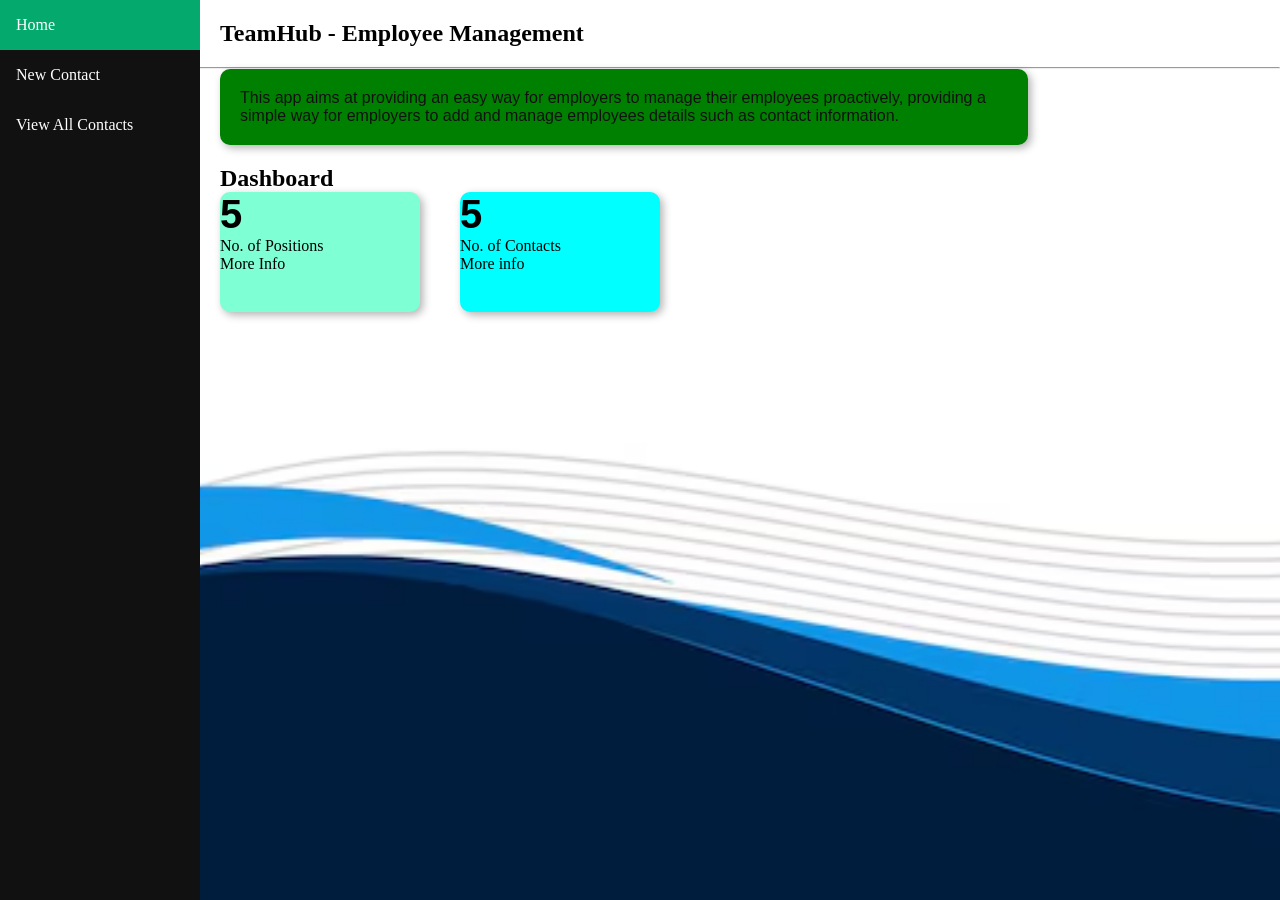
==== index.html @ 21734001 "Made some cards in the main webpage" ====
<!DOCTYPE html>
<html lang="en">
<head>
    <meta charset="UTF-8">
    <meta name="viewport" content="width=device-width, initial-scale=1.0">
    <title>Employee Management App</title>
    <link rel="stylesheet" href="styles.css">
    <link rel="icon" type="image/png" href="images/dashboard.png">
</head>
<body id="body_main">
    <div  class="nav_bar">
        <nav>
            <a class="active" href="index.html">Home</a>
            <a href="new-contact.html">New Contact</a>
            <a href="view-contacts.html">View All Contacts</a>
        </nav>
    </div>
    <section>
        <div id="index_head">
            <h1>TeamHub - Employee Management</h1>
            <!-- <img src="images/icon.jpeg" alt="icon image"> -->
        </div>
    </section>
    <hr>
    <div id="description">
        <p>
            This app aims at providing an easy way for employers to manage their employees proactively, providing a simple way for employers to add and manage employees details such as contact information.
        </p>
    </div>
    <div id="dashboard">
        <h2>Dashboard</h2>
    <div id="cards">
    <section id="card_one">
        <p>5</p>
        <p>No. of Positions</p>
        <p>More Info</p>
    </section>
    <br>
    <br>
    <section id="card_two">
        <p>5</p>
        <p>No. of Contacts</p>
        <p>More info</p>
    </section>
    </div>
    </div>
    <script src="main.js"></script>
</body>
</html>
---- styles.css ----
.nav_bar{
    height: 100%;
    width: 200px;
    position: fixed;
    z-index: 1;
    top: 0;
    left: 0;
    background-color: #111;
    overflow-x: hidden;
}

.nav_bar a{
    color: white;
    padding: 16px;
    text-decoration: none;
    display: block;
}

.nav_bar a:hover{
    background-color: teal;
    color: navy;
}

.nav_bar a.active{
    background-color: #04AA6D;
}

br {
    margin-left: 200px;
}

#description {
    background-color: white;
    border-radius: 10px;
    padding: 20px;
    box-shadow: 3px 3px 8px rgba(0,0,0,0.3);
    width: 60%;
    margin-left: 220px;
    padding: 20px;
    background-color:   green;
    color: #111;
    font-family: 'Franklin Gothic Medium', 'Arial Narrow', Arial, sans-serif;
}

#index_head {
    margin-left: 200px;
    padding: 20px;
}

.form{
    margin-left: 300px;
    margin-top: 30px;
}


.table{
    margin-left: 200px;
}

.search_contact{
    width: 120px;
    -webkit-transition: width 1.0s ease-in-out;
    transition: width 1.0s ease-in-out;
}

.search_contact:focus{
    width: 300px;
}

#iD{
    padding: 10px;
}

#fm{
    padding: 10px;
}

#lm{
    padding: 10px;
}

#gen{
    padding: 10px;
}

#phone{
    padding: 10px;
}

#email{
    padding: 10px;
}

#address{
    padding: 10px;
}

#dob{
    padding: 10px;
}

#poS{
    padding: 10px;
}

#dep{
    padding: 10px;
}

#submit{
    padding: 10px;
}

.button_detail{
    background-color: teal;
    cursor: pointer;
    border-radius: 10px;
    color: white;
    border: 2px solid teal;
    font-size: 16px;
}

.button_del{
    background-color: red !important;
    cursor: pointer;
    border-radius: 10px;
    border: 2px solid red;
    color: white;
    font-size: 16px;
}

.button_edit{
    background-color: orange;
    cursor: pointer;
    border-radius: 10px;
    color: white;
    border: 2px solid orange;
    font-size: 16px;
}

table{
    border-collapse: collapse;
    border: 1px solid;
    font-family: Arial, Helvetica, sans-serif;
    width: 100%;
}

th, td{
    padding: 10px;
}

th{
    background-color: rgb(4, 170, 109);
}

tr{
    background-color: lightgray;
}

tr :hover{
    background-color: coral;
    cursor: pointer;
}

#search_button{
    background-color: greenyellow;
    cursor: pointer;
    border-radius: 10px;
}

#search_button:hover{
    background-color: green;
}

#body_main{
    background-image: url("images/bg2.avif");
    background-repeat: no-repeat;
    background-size: cover;
}

#body_new{
    background-image: url("images/bg1.avif");
    background-repeat: no-repeat;
    background-size: cover;
}

#body_view{
    background-image: url("images/bg.jpg");
    background-repeat: no-repeat;
    background-size: cover;
}

.form form{
    background-color: white;
    padding: 20px;
    border-radius: 10px;
    width: 600px;
}


#iD label, #fm label, #lm label, #div_phone label, 
#div_email label, #div_address label, #dob label, 
#poS label, #dep label, #gen label {
    display: inline-block;
    width: 120px;
    text-align: center;
}

#gen label {
    display: inline;
    width: auto;
    padding-left: 25px;
}

.form input{
    width: 250px;
}

input[type="radio"]{
    width: auto;
}

#submit button {
    background-color: darkred;
    color: white;
    padding: 10px 20px;
    border: none;
    border-radius: 5px;
    cursor: pointer;
    transition: ease-in-out 0.5s;
}

#gen label:first-child {
    margin-right: 70px;
}

tr:nth-child(even) {
    background-color: white;
}
tr:nth-child(odd) {
    background-color: lightgray;
}

.button_detail, .button_edit, .button_del {
    width: 70px;
}

#submit button:hover{
    background-color: lightgreen;
    transition: back;
}

#dashboard{
    margin-left: 200px;
    padding: 20px;
}

#cards{
    display: flex;
    gap: 20px;
}

#card_one, #card_two {
    width: 200px;
    height: 120px;
    border-radius: 10px;
    flex-direction: column;
    box-shadow: 3px 3px 8px rgba(0,0,0,0.3);
}

#card_one{
    background-color: aquamarine;
}

#card_two{
    background-color: aqua;
}

#body_main {
    min-height: 100vh;
}
* {
    margin: 0;
    padding: 0;
}

#card_one p:first-child, #card_two p:first-child {
    font-size: 40px;
    font-weight: bold;
    color: black;
    font-family: 'Segoe UI', Tahoma, Geneva, Verdana, sans-serif;
}
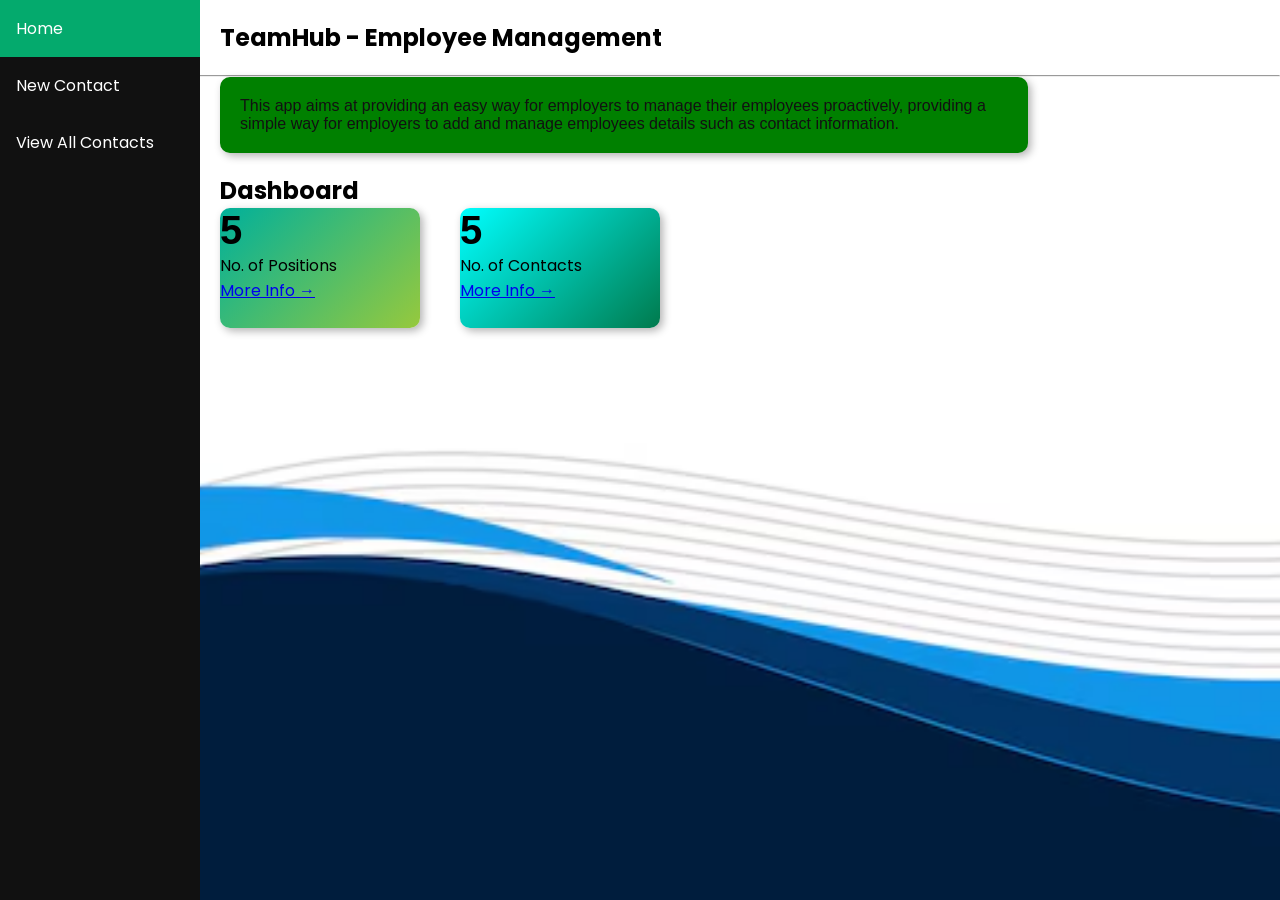
==== commit 8fea896f: "Changed the font and added some animation to the cards" ====
--- a/index.html
+++ b/index.html
@@ -6,6 +6,7 @@
     <title>Employee Management App</title>
     <link rel="stylesheet" href="styles.css">
     <link rel="icon" type="image/png" href="images/dashboard.png">
+    <link href="https://fonts.googleapis.com/css2?family=Poppins:wght@400;600;700&display=swap" rel="stylesheet">
 </head>
 <body id="body_main">
     <div  class="nav_bar">
@@ -33,14 +34,14 @@
     <section id="card_one">
         <p>5</p>
         <p>No. of Positions</p>
-        <p>More Info</p>
+        <a href="#">More Info →</a>
     </section>
     <br>
     <br>
     <section id="card_two">
         <p>5</p>
         <p>No. of Contacts</p>
-        <p>More info</p>
+        <a href="#">More Info →</a>
     </section>
     </div>
     </div>
--- a/styles.css
+++ b/styles.css
@@ -25,8 +25,8 @@
     background-color: #04AA6D;
 }
 
-br {
-    margin-left: 200px;
+body {
+    font-family: 'Poppins', sans-serif;
 }
 
 #description {
@@ -266,14 +266,18 @@
     border-radius: 10px;
     flex-direction: column;
     box-shadow: 3px 3px 8px rgba(0,0,0,0.3);
+    transition: transform 0.3s ease;
 }
 
 #card_one{
     background-color: aquamarine;
+    background: linear-gradient(135deg, #00b09b, #96c93d);
+   
 }
 
 #card_two{
     background-color: aqua;
+    background: linear-gradient(135deg, aqua, #007a4d);
 }
 
 #body_main {
@@ -291,3 +295,6 @@
     font-family: 'Segoe UI', Tahoma, Geneva, Verdana, sans-serif;
 }
 
+#card_one:hover, #card_two:hover {
+    transform: translateY(-10px);
+}
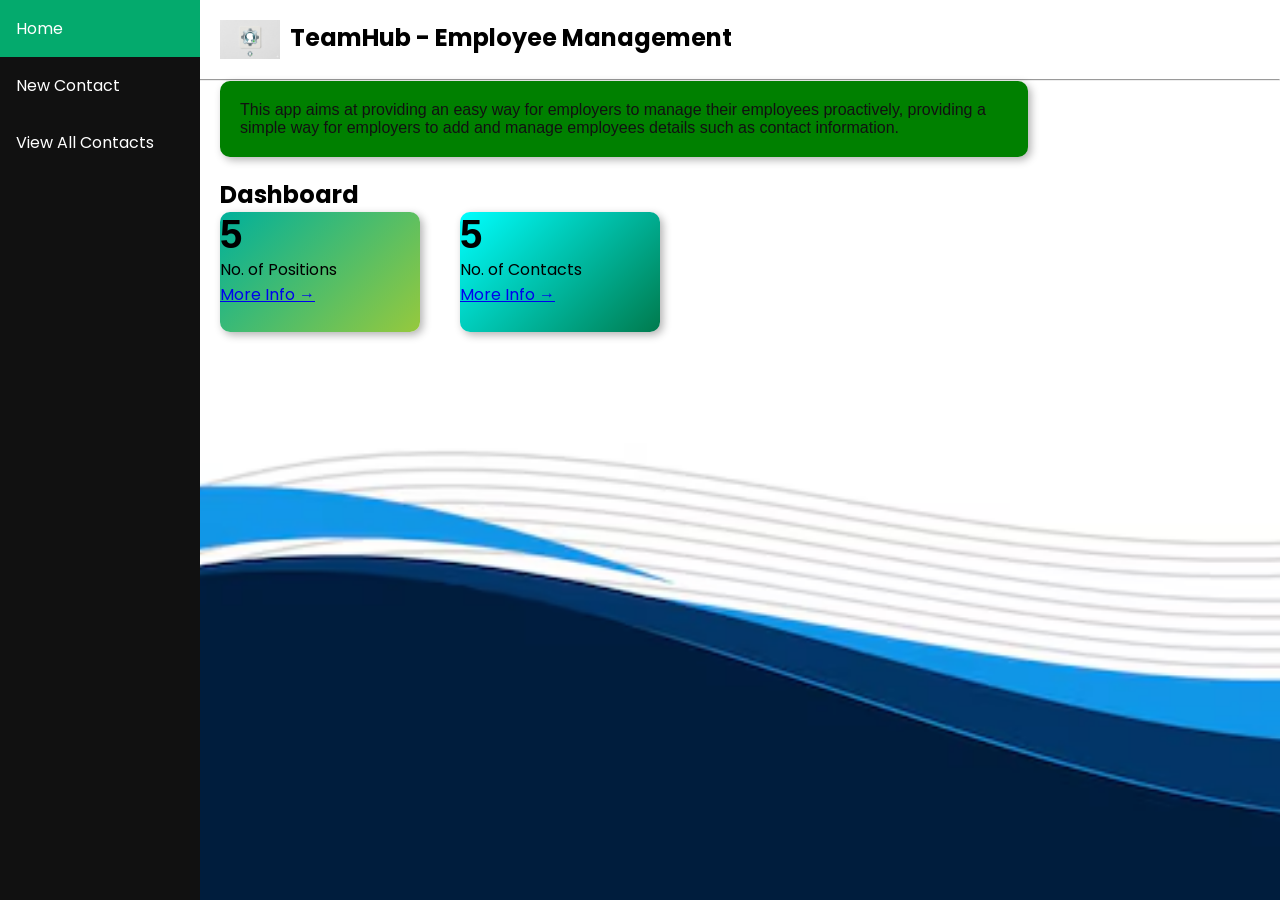
==== commit 688f7c38: "Added the first version of my logo" ====
--- a/index.html
+++ b/index.html
@@ -18,8 +18,7 @@
     </div>
     <section>
         <div id="index_head">
-            <h1>TeamHub - Employee Management</h1>
-            <!-- <img src="images/icon.jpeg" alt="icon image"> -->
+            <h1><img src="images/icon.jpeg" alt="icon image">TeamHub - Employee Management</h1>
         </div>
     </section>
     <hr>
--- a/styles.css
+++ b/styles.css
@@ -297,4 +297,11 @@
 
 #card_one:hover, #card_two:hover {
     transform: translateY(-10px);
+}
+
+#index_head img {
+    width: 60px;
+    height: auto;
+    vertical-align: middle;
+    margin-right: 10px;
 }
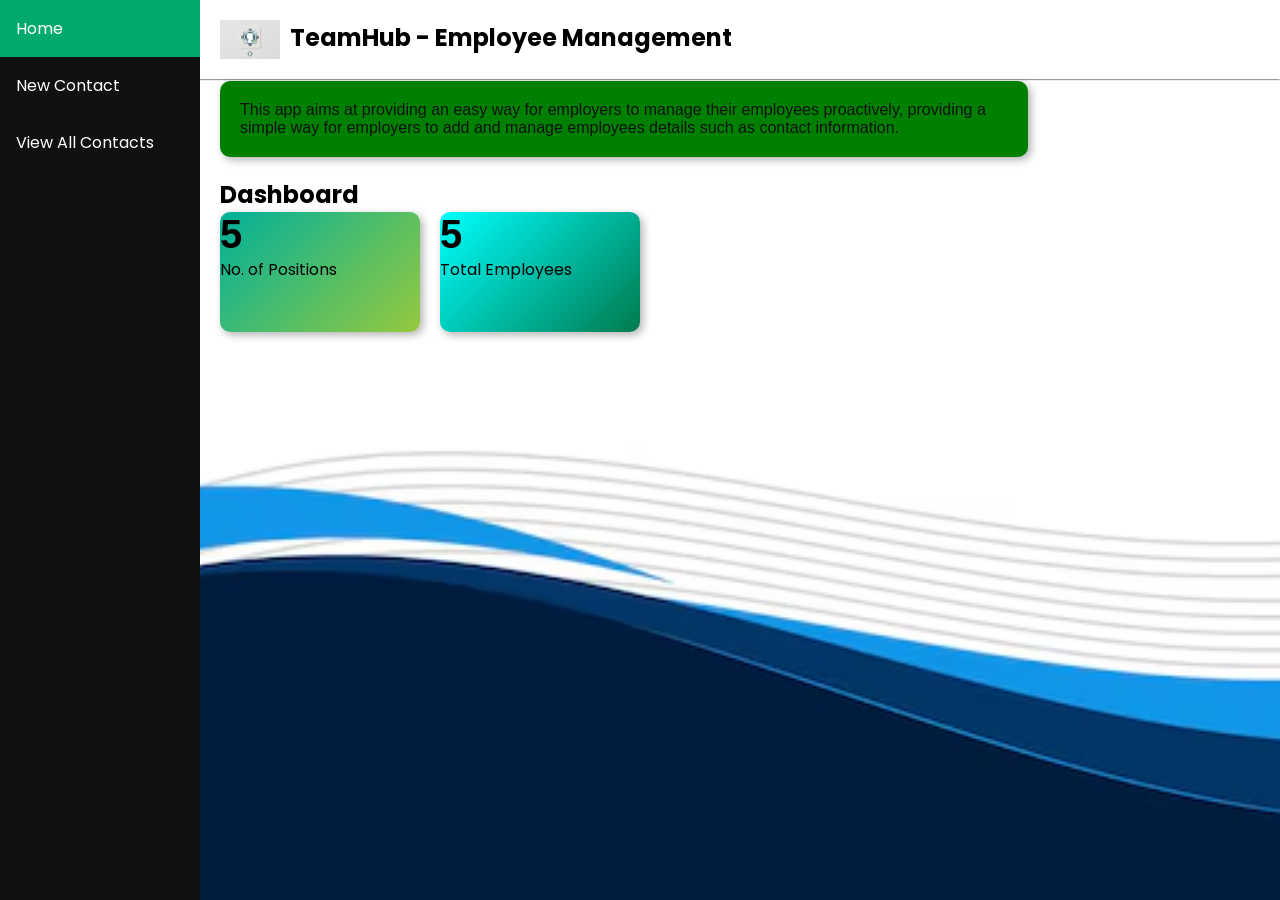
==== commit e9332960: "Added live-count to the dashboard cards" ====
--- a/index.html
+++ b/index.html
@@ -8,7 +8,7 @@
     <link rel="icon" type="image/png" href="images/dashboard.png">
     <link href="https://fonts.googleapis.com/css2?family=Poppins:wght@400;600;700&display=swap" rel="stylesheet">
 </head>
-<body id="body_main">
+<body id="body_main" onload="updateDashboard()">
     <div  class="nav_bar">
         <nav>
             <a class="active" href="index.html">Home</a>
@@ -31,16 +31,14 @@
         <h2>Dashboard</h2>
     <div id="cards">
     <section id="card_one">
-        <p>5</p>
+        <p id="pos-count">0</p>
         <p>No. of Positions</p>
-        <a href="#">More Info →</a>
     </section>
-    <br>
-    <br>
     <section id="card_two">
-        <p>5</p>
-        <p>No. of Contacts</p>
-        <a href="#">More Info →</a>
+        <p id="emp-count">0</p>
+        <p>Total Employees</p>
+    </section>
+</div>
     </section>
     </div>
     </div>
--- a/styles.css
+++ b/styles.css
@@ -48,8 +48,10 @@
 }
 
 .form{
-    margin-left: 300px;
+    margin-left: 200px;
     margin-top: 30px;
+    display: flex;
+    justify-content: center;
 }
 
 
@@ -143,6 +145,7 @@
     border: 1px solid;
     font-family: Arial, Helvetica, sans-serif;
     width: 100%;
+    margin-left: 3px;
 }
 
 th, td{
@@ -158,7 +161,6 @@
 }
 
 tr :hover{
-    background-color: coral;
     cursor: pointer;
 }
 
@@ -200,16 +202,20 @@
 
 #iD label, #fm label, #lm label, #div_phone label, 
 #div_email label, #div_address label, #dob label, 
-#poS label, #dep label, #gen label {
-    display: inline-block;
-    width: 120px;
-    text-align: center;
+#poS label, #dep label {
+    display: block;
+    margin-bottom: 5px;
+    font-weight: 600;
+    color: #333;
 }
 
 #gen label {
     display: inline;
     width: auto;
-    padding-left: 25px;
+    padding-left: 0;
+    font-weight: 600;
+    color: #333;
+    margin-right: 5px;
 }
 
 .form input{
@@ -217,7 +223,9 @@
 }
 
 input[type="radio"]{
-    width: auto;
+        width: 16px !important;
+    height: 16px;
+    margin-right: 5px;
 }
 
 #submit button {
@@ -228,10 +236,12 @@
     border-radius: 5px;
     cursor: pointer;
     transition: ease-in-out 0.5s;
+    box-sizing: border-box;
+    width: 100%;
 }
 
 #gen label:first-child {
-    margin-right: 70px;
+    margin-right: 0;
 }
 
 tr:nth-child(even) {
@@ -253,6 +263,7 @@
 #dashboard{
     margin-left: 200px;
     padding: 20px;
+    /* display: flex; */
 }
 
 #cards{
@@ -304,4 +315,25 @@
     height: auto;
     vertical-align: middle;
     margin-right: 10px;
+}
+
+.form input, .form select {
+    width: 100%;
+    padding: 8px 12px;
+    border: 1px solid #ccc;
+    border-radius: 5px;
+    box-sizing: border-box;
+}
+
+#iD, #fm, #lm, #gen, #div_phone, 
+#div_email, #div_address, #dob, #poS, #dep {
+    padding: 8px 10px;
+}
+
+#gen {
+    display: flex;
+    align-items: center;
+    gap: 8px;
+    padding: 8px 10px;
+    flex-wrap: wrap;
 }
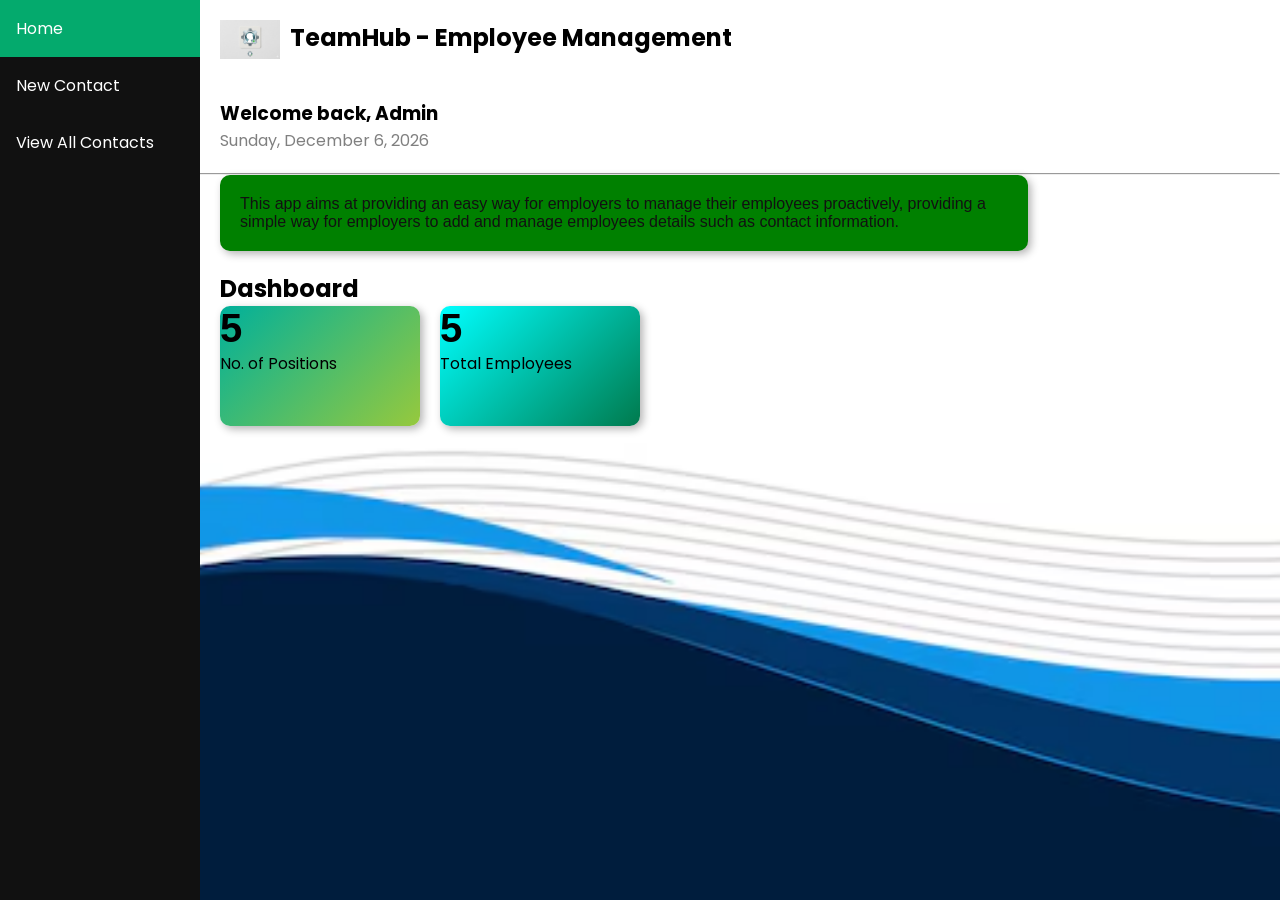
==== commit 34437ac0: "Added admin welcome and live time data" ====
--- a/index.html
+++ b/index.html
@@ -21,6 +21,10 @@
             <h1><img src="images/icon.jpeg" alt="icon image">TeamHub - Employee Management</h1>
         </div>
     </section>
+    <div id="welcome_header" style="margin-left: 200px; padding: 20px;">
+        <h3 id="greeting">Welcome back, Admin</h3>
+        <p id="current_date" style="color: gray;"></p>
+    </div>
     <hr>
     <div id="description">
         <p>
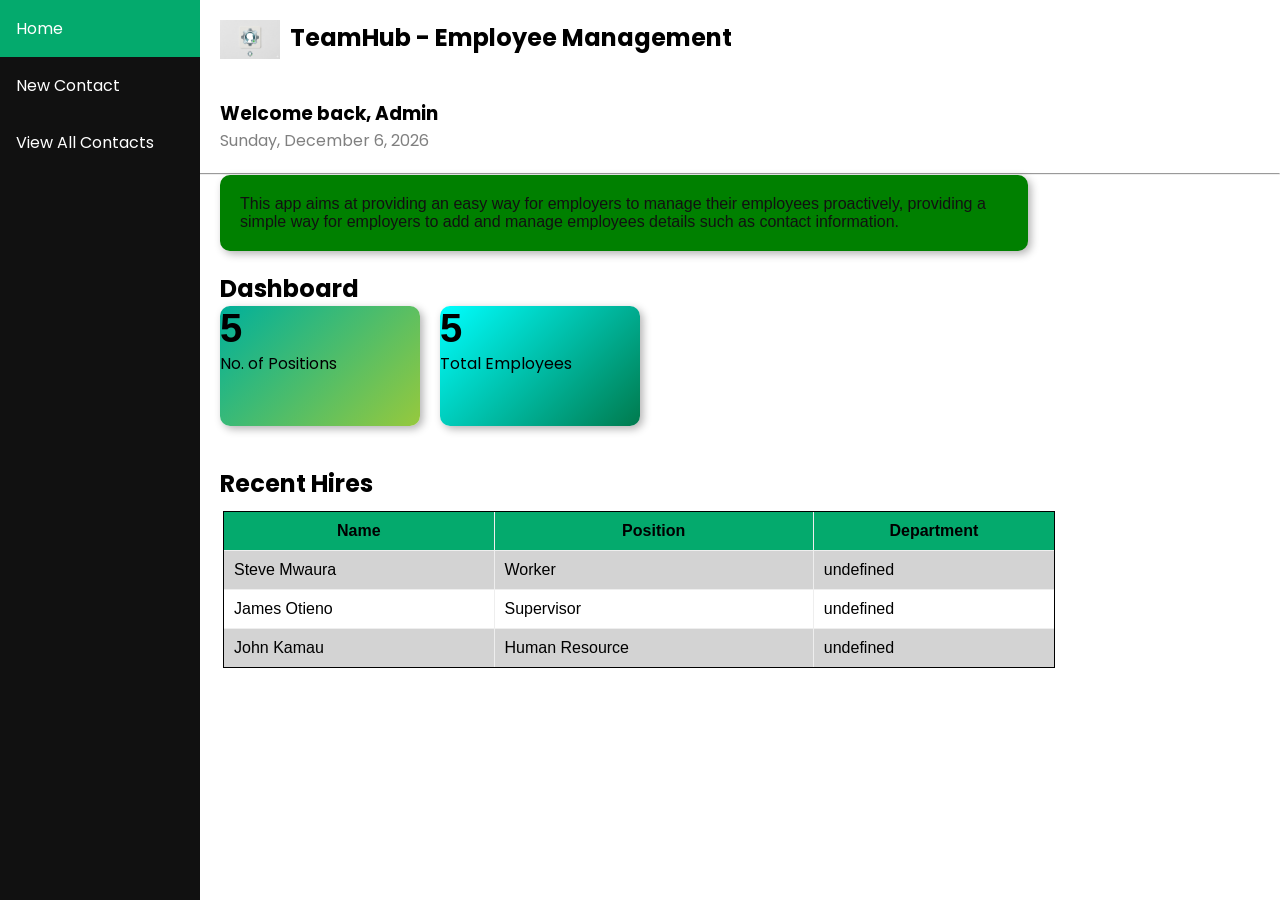
==== commit 8d2475aa: "Removed landing page background" ====
--- a/index.html
+++ b/index.html
@@ -46,6 +46,20 @@
     </section>
     </div>
     </div>
+    <div id="recent_hires_section" style="margin-left: 200px; padding: 20px;">
+        <h2>Recent Hires</h2>
+            <table id="recent_table" border="1" style="width: 80%; margin-top: 10px;">
+                <thead>
+                    <tr>
+                        <th>Name</th>
+                        <th>Position</th>
+                        <th>Department</th>
+                    </tr>
+                </thead>
+                    <tbody id="recent_body">
+                </tbody>
+            </table>
+    </div>
     <script src="main.js"></script>
 </body>
 </html>
--- a/styles.css
+++ b/styles.css
@@ -174,11 +174,11 @@
     background-color: green;
 }
 
-#body_main{
+/* #body_main{
     background-image: url("images/bg2.avif");
     background-repeat: no-repeat;
     background-size: cover;
-}
+} */
 
 #body_new{
     background-image: url("images/bg1.avif");
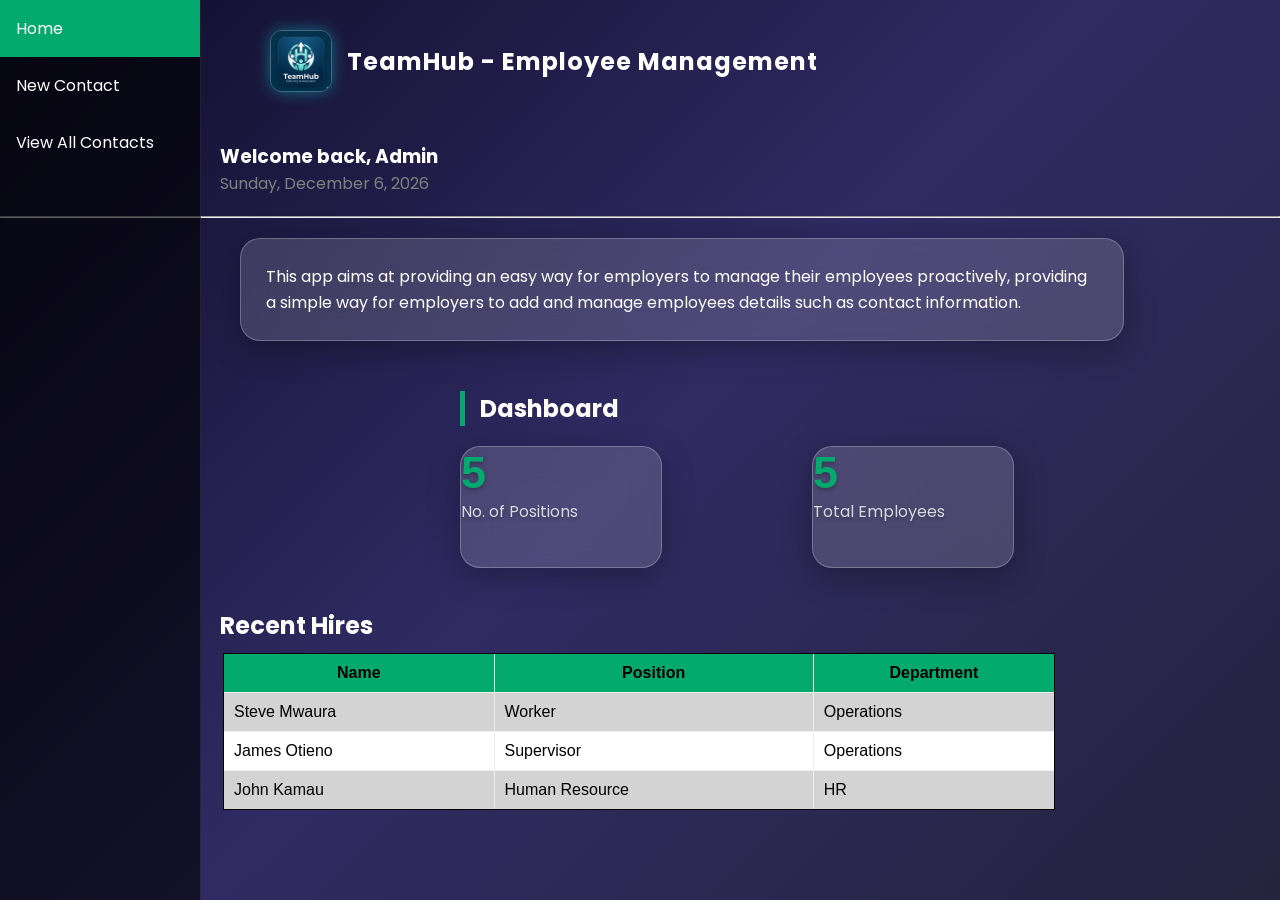
==== commit 1a8598bf: "Changed and fixed logo" ====
--- a/index.html
+++ b/index.html
@@ -18,7 +18,7 @@
     </div>
     <section>
         <div id="index_head">
-            <h1><img src="images/icon.jpeg" alt="icon image">TeamHub - Employee Management</h1>
+            <h1><img src="images/logo.jpeg" alt="logo image">TeamHub - Employee Management</h1>
         </div>
     </section>
     <div id="welcome_header" style="margin-left: 200px; padding: 20px;">
--- a/styles.css
+++ b/styles.css
@@ -5,7 +5,8 @@
     z-index: 1;
     top: 0;
     left: 0;
-    background-color: #111;
+    background-color: rgba(0, 0, 0, 0.6); /* Semi-transparent black */
+    border-right: 1px solid rgba(255, 255, 255, 0.1);
     overflow-x: hidden;
 }
 
@@ -30,21 +31,26 @@
 }
 
 #description {
-    background-color: white;
-    border-radius: 10px;
-    padding: 20px;
-    box-shadow: 3px 3px 8px rgba(0,0,0,0.3);
-    width: 60%;
-    margin-left: 220px;
-    padding: 20px;
-    background-color:   green;
-    color: #111;
-    font-family: 'Franklin Gothic Medium', 'Arial Narrow', Arial, sans-serif;
+    margin-left: 240px;
+    margin-top: 20px;
+    padding: 25px;
+    width: 65%;
+    background: rgba(255, 255, 255, 0.7); 
+    backdrop-filter: blur(10px);
+    border: 1px solid rgba(255, 255, 255, 0.3);
+    border-radius: 15px;
+    box-shadow: 0 8px 32px 0 rgba(31, 38, 135, 0.15);
+    font-family: 'Poppins', sans-serif;
+    color: white !important;
 }
 
 #index_head {
-    margin-left: 200px;
-    padding: 20px;
+    margin-left: 240px;
+    padding: 30px;
+}
+
+#index_head h1 {
+    color: white !important;
 }
 
 .form{
@@ -52,6 +58,7 @@
     margin-top: 30px;
     display: flex;
     justify-content: center;
+    
 }
 
 
@@ -174,24 +181,34 @@
     background-color: green;
 }
 
-/* #body_main{
-    background-image: url("images/bg2.avif");
-    background-repeat: no-repeat;
-    background-size: cover;
-} */
-
-#body_new{
-    background-image: url("images/bg1.avif");
-    background-repeat: no-repeat;
-    background-size: cover;
-}
-
-#body_view{
-    background-image: url("images/bg.jpg");
-    background-repeat: no-repeat;
-    background-size: cover;
-}
-
+#body_main {
+    min-height: 100vh;
+    background: linear-gradient(135deg, #0f0c29 0%, #302b63 50%, #24243e 100%);
+    background-attachment: fixed;
+    margin: 0;
+    color: white;
+}
+
+#body_new {
+    min-height: 100vh;
+    background-color: #1a2a6c;
+    background-image: 
+        radial-gradient(at 40% 20%, hsla(210,100%,30%,1) 0, transparent 50%),
+        radial-gradient(at 80% 0%, hsla(180,100%,20%,1) 0, transparent 50%),
+        radial-gradient(at 0% 100%, hsla(200,100%,25%,1) 0, transparent 50%);
+    background-attachment: fixed;
+    margin: 0;
+}
+#body_view {
+    min-height: 100vh;
+    background-color: #232526;
+    background-image: 
+        radial-gradient(at 0% 0%, hsla(180,50%,20%,1) 0, transparent 50%),
+        radial-gradient(at 100% 100%, hsla(200,30%,15%,1) 0, transparent 50%),
+        radial-gradient(at 50% 50%, hsla(220,20%,10%,1) 0, transparent 50%);
+    background-attachment: fixed;
+    margin: 0;
+}
 .form form{
     background-color: white;
     padding: 20px;
@@ -266,11 +283,12 @@
     /* display: flex; */
 }
 
-#cards{
+#cards {
+    margin-left: 240px;
     display: flex;
-    gap: 20px;
-}
-
+    gap: 150px;
+    margin-top: 20px;
+}
 #card_one, #card_two {
     width: 200px;
     height: 120px;
@@ -300,10 +318,15 @@
 }
 
 #card_one p:first-child, #card_two p:first-child {
-    font-size: 40px;
-    font-weight: bold;
-    color: black;
+    font-size: 45px;
+    font-weight: 700;
+    color:#04AA6D;
     font-family: 'Segoe UI', Tahoma, Geneva, Verdana, sans-serif;
+}
+
+#card_one p:last-child, #card_two p:last-child {
+    color: rgba(255, 255, 255, 0.8);
+    font-weight: 400;
 }
 
 #card_one:hover, #card_two:hover {
@@ -336,4 +359,63 @@
     gap: 8px;
     padding: 8px 10px;
     flex-wrap: wrap;
-}+}
+
+#index_head img {
+    width: 60px;
+    height: 60px;
+    border-radius: 12px;
+    vertical-align: middle;
+    margin-right: 15px;
+    object-fit: cover;
+    filter: drop-shadow(0 0 8px rgba(0, 255, 255, 0.4)); 
+    border: 1px solid rgba(255, 255, 255, 0.2);
+}
+
+#index_head h1 {
+    display: flex;
+    align-items: center;
+    font-weight: 700;
+    color: #ffffff !important;
+    letter-spacing: 1px;
+}
+#dashboard h2 {
+    margin-bottom: 20px;
+    color: white;
+    border-left: 5px solid #04AA6D;
+    padding-left: 15px;
+    margin-left: 240px;
+    margin-top: 30px;
+
+}
+
+#description, #card_one, #card_two {
+    background: rgba(255, 255, 255, 0.15) !important; 
+    backdrop-filter: blur(15px);
+    -webkit-backdrop-filter: blur(15px);
+    
+    border: 1px solid rgba(255, 255, 255, 0.25) !important;
+    border-radius: 20px;
+    box-shadow: 0 8px 32px 0 rgba(0, 0, 0, 0.3);
+}
+#description p {
+    color: #ffffff;
+    line-height: 1.6;
+}
+
+#index_head h1, #dashboard h2 {
+    color: #ffffff;
+}
+
+#card_one p, #card_two p {
+    color: #ffffff;
+    text-shadow: 0 2px 4px rgba(0,0,0,0.3);
+}
+
+#recent_hires_section {
+    color: #000000 !important;
+}
+
+#recent_hires_section h2 {
+    color: white !important;
+}
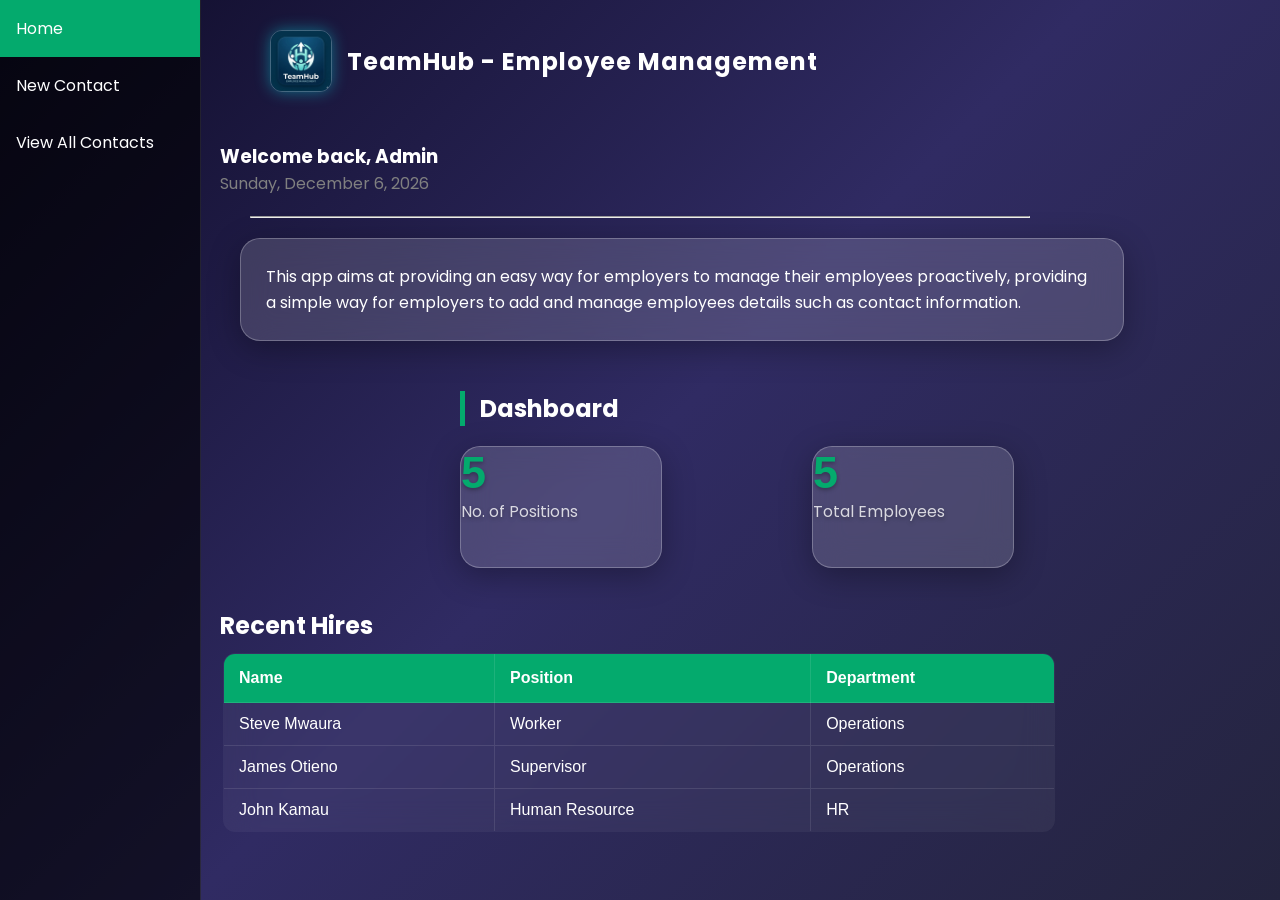
==== commit 30f8c43f: "Fixed hr tag" ====
--- a/index.html
+++ b/index.html
@@ -25,7 +25,7 @@
         <h3 id="greeting">Welcome back, Admin</h3>
         <p id="current_date" style="color: gray;"></p>
     </div>
-    <hr>
+    <hr style="margin-left: 250px; margin-right: 250px;">
     <div id="description">
         <p>
             This app aims at providing an easy way for employers to manage their employees proactively, providing a simple way for employers to add and manage employees details such as contact information.
--- a/styles.css
+++ b/styles.css
@@ -61,15 +61,47 @@
     
 }
 
-
-.table{
-    margin-left: 200px;
+.table {
+    margin-left: 240px;
+    padding: 20px;
+    color: black;
+}
+.table h1{
+    color: white;
+    margin-bottom: 20px;
+}
+
+.table th, .table td{
+    border: 1px solid;
+    text-align: left;
+}
+
+.table table{
+    width: 95%;
+    border-collapse: collapse;
+    margin-top: 20px;
+}
+
+#search_button {
+    padding: 10px 20px;
+    background-color: #04AA6D;
+    border: none;
+    color: white;
+    cursor: pointer;
+    border-radius: 5px;
 }
 
 .search_contact{
-    width: 120px;
+    width: 300px;
     -webkit-transition: width 1.0s ease-in-out;
     transition: width 1.0s ease-in-out;
+    margin-bottom: 15px;
+    padding: 10px;
+    border-radius: 5px;
+    border: 1px solid rgba(255, 255, 255, 0.2);
+    background: rgba(0, 0, 0, 0.3);
+    color: white;
+    width: 250px;
 }
 
 .search_contact:focus{
@@ -169,12 +201,6 @@
 
 tr :hover{
     cursor: pointer;
-}
-
-#search_button{
-    background-color: greenyellow;
-    cursor: pointer;
-    border-radius: 10px;
 }
 
 #search_button:hover{
@@ -210,9 +236,14 @@
     margin: 0;
 }
 .form form{
-    background-color: white;
+    background: rgba(255, 255, 255, 0.15) !important;
+    backdrop-filter: blur(15px);
+    -webkit-backdrop-filter: blur(15px);
     padding: 20px;
-    border-radius: 10px;
+    border: 1px solid rgba(255, 255, 255, 0.25) !important;
+    border-radius: 20px;
+    box-shadow: 0 8px 32px 0 rgba(0, 0, 0, 0.3);
+    color: white; 
     width: 600px;
 }
 
@@ -235,8 +266,15 @@
     margin-right: 5px;
 }
 
-.form input{
-    width: 250px;
+.form input, .form select {
+    background: rgba(255, 255, 255, 0.1);
+    border: 1px solid rgba(255, 255, 255, 0.3);
+    color: white;
+}
+
+
+.form input::placeholder {
+    color: rgba(255, 255, 255, 0.6);
 }
 
 input[type="radio"]{
@@ -419,3 +457,83 @@
 #recent_hires_section h2 {
     color: white !important;
 }
+
+#recent_hires_table {
+    width: 95%;
+    margin-top: 20px;
+    border-collapse: collapse;
+    background: rgba(255, 255, 255, 0.05) !important; 
+    backdrop-filter: blur(15px);
+    -webkit-backdrop-filter: blur(15px);
+    border: 1px solid rgba(255, 255, 255, 0.1);
+    border-radius: 12px;
+    overflow: hidden;
+}
+
+
+#view_table {
+    width: 95%;
+    margin-top: 20px;
+    border-collapse: collapse;
+    background: rgba(255, 255, 255, 0.05) !important; 
+    backdrop-filter: blur(15px);
+    -webkit-backdrop-filter: blur(15px);
+    border: 1px solid rgba(255, 255, 255, 0.1);
+    border-radius: 12px;
+    overflow: hidden;
+}
+
+#view_table th {
+    background-color: #04AA6D;
+    color: white;
+    padding: 15px;
+    text-align: left;
+    text-transform: uppercase;
+    font-size: 14px;
+}
+
+#view_table td {
+    padding: 12px 15px;
+    color: white !important;
+    border-bottom: 1px solid rgba(255, 255, 255, 0.1);
+}
+
+#view_table tr:nth-child(even), 
+#view_table tr:nth-child(odd) {
+    background-color: transparent !important;
+}
+
+#view_table tr:hover {
+    background-color: rgba(255, 255, 255, 0.1);
+}
+
+#recent_table {
+    width: 95%;
+    margin-top: 20px;
+    border-collapse: collapse;
+    background: rgba(255, 255, 255, 0.05) !important; 
+    backdrop-filter: blur(15px);
+    -webkit-backdrop-filter: blur(15px);
+    border: 1px solid rgba(255, 255, 255, 0.1);
+    border-radius: 12px;
+    overflow: hidden;
+}
+
+#recent_table tr, 
+#recent_table td {
+    background-color: transparent !important;
+    color: white !important;
+    border-bottom: 1px solid rgba(255, 255, 255, 0.1);
+    padding: 12px 15px;
+}
+
+#recent_table th {
+    background-color: #04AA6D !important;
+    color: white;
+    padding: 15px;
+    text-align: left;
+}
+
+#pos{
+    color: black;
+}
